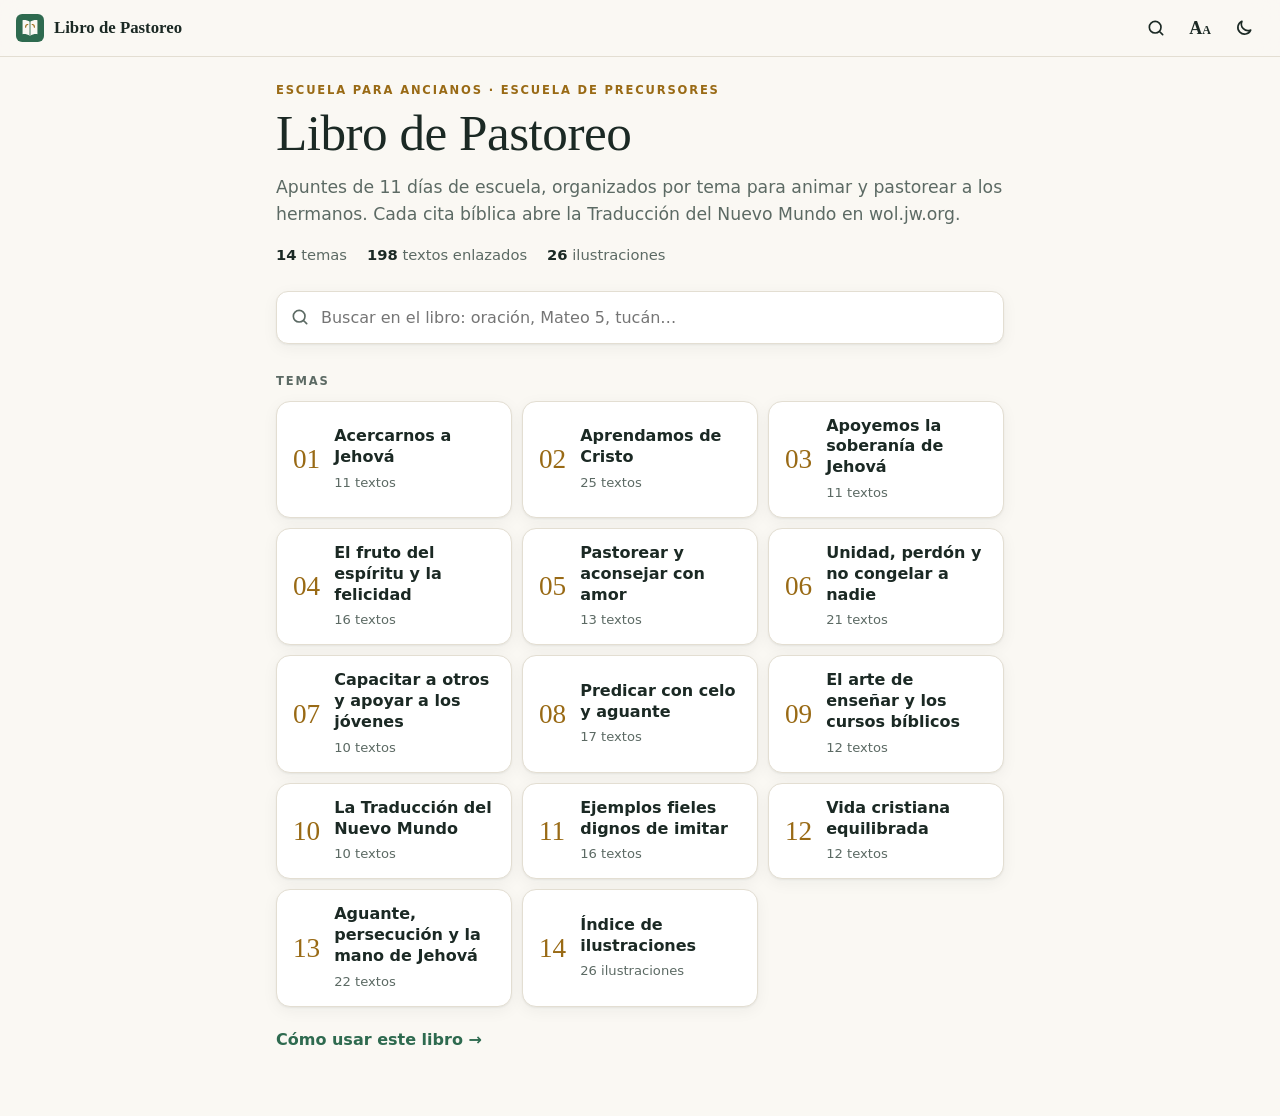
==== index.html @ ee945c1b "Add Libro de Pastoreo web app Static, mobile-friendly app with the 14 topics from the study notes, f" ====
<!doctype html>
<html lang="es">
<head>
  <meta charset="utf-8">
  <meta name="viewport" content="width=device-width, initial-scale=1, viewport-fit=cover">
  <title>Libro de Pastoreo</title>
  <meta name="description" content="Apuntes de la escuela para ancianos y precursores, organizados por tema, con textos bíblicos enlazados a wol.jw.org.">
  <meta name="theme-color" content="#2e6a4f">
  <link rel="manifest" href="manifest.webmanifest">
  <link rel="icon" href="icons/icon.svg" type="image/svg+xml">
  <link rel="apple-touch-icon" href="icons/icon-192.png">
  <meta name="apple-mobile-web-app-capable" content="yes">
  <meta name="apple-mobile-web-app-title" content="Pastoreo">
  <link rel="stylesheet" href="css/styles.css">
</head>
<body>
  <header class="topbar">
    <a class="brand" href="#inicio">
      <img src="icons/icon.svg" alt="" width="28" height="28">
      <span>Libro de Pastoreo</span>
    </a>
    <div class="tools">
      <button id="btn-search" aria-label="Buscar" title="Buscar">
        <svg viewBox="0 0 24 24" aria-hidden="true"><circle cx="11" cy="11" r="7"/><path d="m20 20-3.5-3.5"/></svg>
      </button>
      <button id="btn-size" aria-label="Cambiar tamaño de letra" title="Tamaño de letra">
        <span class="size-icon" aria-hidden="true">A<small>A</small></span>
      </button>
      <button id="btn-theme" aria-label="Cambiar entre tema claro y oscuro" title="Tema claro / oscuro">
        <svg viewBox="0 0 24 24" aria-hidden="true"><path d="M20 14.5A8 8 0 0 1 9.5 4a8 8 0 1 0 10.5 10.5Z"/></svg>
      </button>
    </div>
  </header>

  <main id="app" tabindex="-1"></main>

  <noscript><p style="padding:16px">Esta aplicación necesita JavaScript.</p></noscript>
  <script src="js/content.js"></script>
  <script src="js/app.js"></script>
</body>
</html>
---- css/styles.css ----
:root {
  --scale: 1;
  --bg: #faf8f3;
  --surface: #ffffff;
  --surface-2: #f2efe7;
  --text: #1b2924;
  --muted: #5c6a64;
  --line: #e3ded2;
  --gold: #996a15;
  --green: #2e6a4f;
  --green-soft: rgba(46, 106, 79, 0.1);
  --mark: #f8e3a6;
  --shadow: 0 1px 2px rgba(27, 41, 36, 0.06), 0 4px 16px rgba(27, 41, 36, 0.05);
  --serif: "Iowan Old Style", "Palatino Linotype", Palatino, Georgia, "Times New Roman", serif;
  --sans: system-ui, -apple-system, "Segoe UI", Roboto, "Helvetica Neue", Arial, sans-serif;
  color-scheme: light;
}

@media (prefers-color-scheme: dark) {
  :root:not([data-theme="light"]) {
    --bg: #141917;
    --surface: #1c2320;
    --surface-2: #232b28;
    --text: #e6ebe8;
    --muted: #9aa8a2;
    --line: #2f3935;
    --gold: #d9a54a;
    --green: #6cc39a;
    --green-soft: rgba(108, 195, 154, 0.12);
    --mark: #6b5320;
    --shadow: none;
    color-scheme: dark;
  }
}

:root[data-theme="dark"] {
  --bg: #141917;
  --surface: #1c2320;
  --surface-2: #232b28;
  --text: #e6ebe8;
  --muted: #9aa8a2;
  --line: #2f3935;
  --gold: #d9a54a;
  --green: #6cc39a;
  --green-soft: rgba(108, 195, 154, 0.12);
  --mark: #6b5320;
  --shadow: none;
  color-scheme: dark;
}

* { box-sizing: border-box; }

html {
  font-size: calc(100% * var(--scale));
  -webkit-text-size-adjust: 100%;
  scroll-padding-top: 72px;
}

body {
  margin: 0;
  background: var(--bg);
  color: var(--text);
  font: 1rem/1.6 var(--sans);
  -webkit-font-smoothing: antialiased;
}

a { color: var(--green); }

button { font: inherit; color: inherit; }

:focus-visible { outline: 2px solid var(--gold); outline-offset: 2px; border-radius: 4px; }

/* ---------- Barra superior ---------- */

.topbar {
  position: sticky;
  top: env(safe-area-inset-top, 0px);
  z-index: 10;
  display: flex;
  align-items: center;
  justify-content: space-between;
  gap: 8px;
  padding-block: 8px;
  padding-left: max(16px, env(safe-area-inset-left, 0px));
  padding-right: max(16px, env(safe-area-inset-right, 0px));
  background: color-mix(in srgb, var(--bg) 88%, transparent);
  backdrop-filter: saturate(1.4) blur(12px);
  -webkit-backdrop-filter: saturate(1.4) blur(12px);
  border-bottom: 1px solid var(--line);
}

body::before {
  content: "";
  position: fixed;
  inset: 0 0 auto;
  height: env(safe-area-inset-top, 0px);
  z-index: 10;
  background: var(--bg);
}

.brand {
  display: flex;
  align-items: center;
  gap: 10px;
  color: var(--text);
  text-decoration: none;
  font: 600 1.05rem var(--serif);
  min-width: 0;
}
.brand span { white-space: nowrap; overflow: hidden; text-overflow: ellipsis; }

.tools { display: flex; gap: 4px; }
.tools button {
  width: 40px;
  height: 40px;
  display: grid;
  place-items: center;
  border: 0;
  border-radius: 10px;
  background: transparent;
  cursor: pointer;
}
.tools button:hover { background: var(--surface-2); }
.tools svg, .search svg {
  width: 20px;
  height: 20px;
  fill: none;
  stroke: currentColor;
  stroke-width: 2;
  stroke-linecap: round;
  stroke-linejoin: round;
}
.size-icon { font: 600 18px var(--serif); line-height: 1; }
.size-icon small { font-size: 12px; }

main {
  max-width: 760px;
  margin: 0 auto;
  padding-block: 24px 64px;
  padding-left: max(16px, env(safe-area-inset-left, 0px));
  padding-right: max(16px, env(safe-area-inset-right, 0px));
  outline: none;
}

/* ---------- Inicio ---------- */

.kicker {
  margin: 0 0 6px;
  font-size: 0.72rem;
  font-weight: 600;
  letter-spacing: 0.16em;
  text-transform: uppercase;
  color: var(--gold);
}
.kicker.muted { color: var(--muted); }

.hero h1 {
  margin: 0;
  font: 400 clamp(2.2rem, 8vw, 3.2rem)/1.1 var(--serif);
  letter-spacing: -0.01em;
}
.lead { margin: 12px 0 0; font-size: 1.08rem; color: var(--muted); }
.stats { display: flex; flex-wrap: wrap; gap: 6px 20px; margin: 14px 0 0; color: var(--muted); font-size: 0.92rem; }
.stats b { color: var(--text); font-weight: 600; }

.search {
  position: relative;
  margin: 24px 0 8px;
}
.search svg { position: absolute; left: 14px; top: 50%; transform: translateY(-50%); color: var(--muted); }
.search input {
  width: 100%;
  padding: 13px 14px 13px 44px;
  border: 1px solid var(--line);
  border-radius: 12px;
  background: var(--surface);
  color: var(--text);
  font: inherit;
  font-size: max(16px, 1rem);
  box-shadow: var(--shadow);
}
.search input:focus { outline: none; border-color: var(--green); box-shadow: 0 0 0 3px var(--green-soft); }

.section-label {
  margin: 28px 0 10px;
  font-size: 0.72rem;
  font-weight: 600;
  letter-spacing: 0.16em;
  text-transform: uppercase;
  color: var(--muted);
}

.grid {
  display: grid;
  grid-template-columns: repeat(auto-fill, minmax(220px, 1fr));
  gap: 10px;
}

.card {
  position: relative;
  display: flex;
  align-items: center;
  gap: 14px;
  min-height: 84px;
  padding: 14px 16px;
  border: 1px solid var(--line);
  border-radius: 14px;
  background: var(--surface);
  color: var(--text);
  text-decoration: none;
  box-shadow: var(--shadow);
  transition: border-color 0.15s, transform 0.15s;
}
.card:hover { border-color: var(--green); }
.card:active { transform: scale(0.99); }
.card-num { font: 400 1.7rem var(--serif); color: var(--gold); min-width: 2ch; }
.card-body { display: flex; flex-direction: column; gap: 4px; }
.card-title { font-weight: 600; line-height: 1.3; }
.card-meta { font-size: 0.82rem; color: var(--muted); font-variant-numeric: tabular-nums; }
.card-star { position: absolute; top: 8px; right: 10px; color: var(--gold); font-size: 0.85rem; }

.resume {
  display: flex;
  align-items: center;
  gap: 12px;
  margin-top: 20px;
  padding: 14px 16px;
  border-radius: 14px;
  background: var(--green-soft);
  color: var(--text);
  text-decoration: none;
}
.resume span:first-child { font-size: 0.8rem; color: var(--green); font-weight: 600; white-space: nowrap; }
.resume b { flex: 1; font-weight: 600; min-width: 0; }
.resume span:last-child { color: var(--green); }

.intro-link { display: inline-block; margin-top: 20px; font-weight: 600; text-decoration: none; }

/* ---------- Resultados de búsqueda ---------- */

.result-count { margin: 16px 0 8px; color: var(--muted); font-size: 0.9rem; }
.result {
  display: block;
  padding: 14px 4px;
  border-bottom: 1px solid var(--line);
  color: var(--text);
  text-decoration: none;
}
.result:hover .result-where { text-decoration: underline; }
.result-where { display: block; margin-bottom: 4px; font-size: 0.8rem; font-weight: 600; color: var(--green); }
.result-text { display: block; color: var(--muted); font-size: 0.95rem; }
mark { background: var(--mark); color: inherit; border-radius: 3px; padding: 0 1px; }
.empty { margin-top: 24px; color: var(--muted); }

/* ---------- Tema ---------- */

.topic-head {
  display: grid;
  grid-template-columns: auto 1fr auto;
  align-items: start;
  gap: 14px;
  padding-bottom: 16px;
  border-bottom: 2px solid var(--green);
}
.topic-num { font: 400 2.6rem/1 var(--serif); color: var(--gold); padding-top: 4px; }
.topic-head h1 { margin: 0; font: 400 clamp(1.6rem, 6vw, 2.2rem)/1.15 var(--serif); }

.star {
  width: 44px;
  height: 44px;
  border: 1px solid var(--line);
  border-radius: 12px;
  background: var(--surface);
  color: var(--line);
  font-size: 1.3rem;
  cursor: pointer;
  -webkit-text-stroke: 1px var(--muted);
}
.star.on { color: var(--gold); -webkit-text-stroke: 0; border-color: var(--gold); }

.toc {
  display: flex;
  gap: 8px;
  margin: 16px -16px 0;
  padding: 0 16px 4px;
  overflow-x: auto;
  scrollbar-width: none;
}
.toc::-webkit-scrollbar { display: none; }
.toc a {
  flex: none;
  padding: 6px 12px;
  border-radius: 999px;
  background: var(--surface-2);
  color: var(--text);
  font-size: 0.82rem;
  text-decoration: none;
  white-space: nowrap;
}
.toc a:hover { background: var(--green-soft); color: var(--green); }

.prose { font-size: 1.04rem; margin-top: 20px; }
.prose > p:first-child { font-size: 1.12rem; }
.prose h2 {
  display: flex;
  align-items: center;
  gap: 12px;
  margin: 36px 0 12px;
  font-size: 0.78rem;
  font-weight: 700;
  letter-spacing: 0.14em;
  text-transform: uppercase;
  color: var(--green);
}
.prose h2::after { content: ""; flex: 1; height: 1px; background: var(--line); }
.prose p, .prose ul, .prose ol { margin: 0 0 14px; }
.prose ul, .prose ol { padding-left: 1.4em; }
.prose li { margin-bottom: 8px; padding-left: 2px; }
.prose li::marker { color: var(--gold); }
.prose ol li::marker { font-weight: 600; }
.prose strong { font-weight: 650; }

.prose blockquote {
  margin: 20px 0;
  padding: 4px 0 4px 18px;
  border-left: 3px solid var(--gold);
  font: italic 1.2rem/1.45 var(--serif);
}

a.ref {
  font-weight: 600;
  text-decoration: none;
  border-bottom: 1.5px solid color-mix(in srgb, var(--green) 45%, transparent);
  white-space: nowrap;
}
a.ref:hover { border-bottom-color: var(--green); background: var(--green-soft); }
a.pub {
  color: var(--gold);
  text-decoration: underline dashed;
  text-underline-offset: 3px;
  text-decoration-thickness: 1px;
}
.ext { font-size: 0.75em; margin-left: 2px; }
a.topic-link {
  display: inline-grid;
  place-items: center;
  min-width: 32px;
  height: 32px;
  border-radius: 8px;
  background: var(--green-soft);
  font-weight: 700;
  text-decoration: none;
}

/* Tablas: normales en pantallas anchas, tarjetas en el teléfono */
.table-wrap {
  margin: 0 0 18px;
  border: 1px solid var(--line);
  border-radius: 12px;
  overflow: hidden;
  background: var(--surface);
}
table { width: 100%; border-collapse: collapse; font-size: 0.96rem; }
th {
  padding: 10px 14px;
  background: var(--surface-2);
  text-align: left;
  font-size: 0.7rem;
  letter-spacing: 0.1em;
  text-transform: uppercase;
  color: var(--muted);
}
td { padding: 11px 14px; border-top: 1px solid var(--line); vertical-align: top; }

@media (max-width: 600px) {
  table, thead, tbody, tr, td { display: block; }
  thead { display: none; }
  tr { padding: 12px 14px; border-top: 1px solid var(--line); }
  tbody tr:first-child { border-top: 0; }
  td { padding: 2px 0; border: 0; }
  td:first-child { font-size: 1.02rem; }
  td + td::before {
    content: attr(data-label);
    display: block;
    margin-top: 6px;
    font-size: 0.66rem;
    font-weight: 600;
    letter-spacing: 0.1em;
    text-transform: uppercase;
    color: var(--muted);
  }
}

.pager {
  display: grid;
  grid-template-columns: 1fr 1fr;
  gap: 10px;
  margin-top: 40px;
}
.pager a {
  display: flex;
  flex-direction: column;
  gap: 4px;
  padding: 14px 16px;
  border: 1px solid var(--line);
  border-radius: 14px;
  background: var(--surface);
  color: var(--text);
  text-decoration: none;
}
.pager a:hover { border-color: var(--green); }
.pager span { font-size: 0.78rem; color: var(--green); font-weight: 600; }
.pager b { font-weight: 600; line-height: 1.3; }
.pager .next { text-align: right; }

.disclaimer { margin-top: 32px; font-size: 0.82rem; color: var(--muted); text-align: center; }

@media (prefers-reduced-motion: reduce) {
  * { transition: none !important; }
}
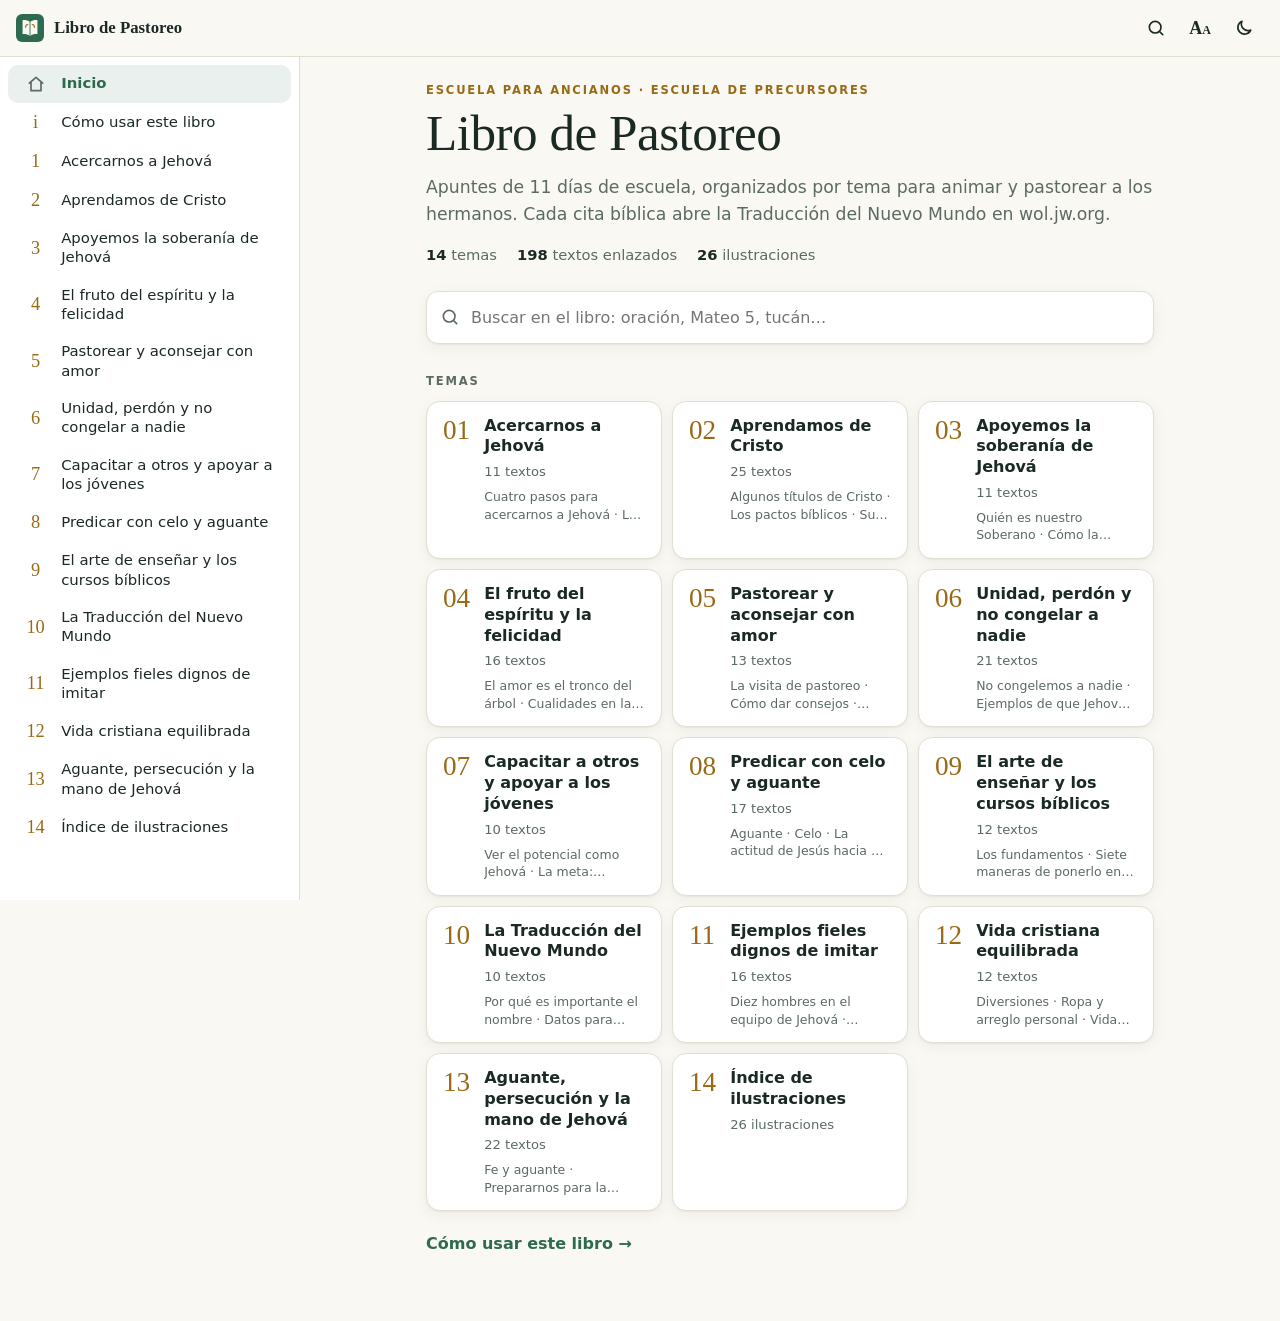
==== commit a3a62e0d: "Add topic menu, bottom navigation bar, and swipe between topics - Topics panel (always visible on wi" ====
--- a/index.html
+++ b/index.html
@@ -15,9 +15,13 @@
 </head>
 <body>
   <header class="topbar">
+    <button class="menu-btn" id="btn-menu" aria-label="Ver todos los temas" aria-controls="drawer" aria-expanded="false" title="Todos los temas">
+      <svg viewBox="0 0 24 24" aria-hidden="true"><path d="M4 7h16M4 12h16M4 17h10"/></svg>
+      <span>Temas</span>
+    </button>
     <a class="brand" href="#inicio">
       <img src="icons/icon.svg" alt="" width="28" height="28">
-      <span>Libro de Pastoreo</span>
+      <span class="full">Libro de Pastoreo</span><span class="short">Pastoreo</span>
     </a>
     <div class="tools">
       <button id="btn-search" aria-label="Buscar" title="Buscar">
@@ -30,9 +34,23 @@
         <svg viewBox="0 0 24 24" aria-hidden="true"><path d="M20 14.5A8 8 0 0 1 9.5 4a8 8 0 1 0 10.5 10.5Z"/></svg>
       </button>
     </div>
+    <div class="progress" aria-hidden="true"><span id="progress"></span></div>
   </header>
 
+  <div class="backdrop" id="backdrop" hidden></div>
+  <aside class="drawer" id="drawer" aria-label="Todos los temas">
+    <div class="drawer-head">
+      <span>Todos los temas</span>
+      <button id="drawer-close" aria-label="Cerrar la lista de temas" title="Cerrar">
+        <svg viewBox="0 0 24 24" aria-hidden="true"><path d="M6 6l12 12M18 6 6 18"/></svg>
+      </button>
+    </div>
+    <nav id="drawer-list"></nav>
+  </aside>
+
   <main id="app" tabindex="-1"></main>
+
+  <nav class="dock" id="dock" aria-label="Navegación entre temas" hidden></nav>
 
   <noscript><p style="padding:16px">Esta aplicación necesita JavaScript.</p></noscript>
   <script src="js/content.js"></script>
--- a/css/styles.css
+++ b/css/styles.css
@@ -49,6 +49,8 @@
 }
 
 * { box-sizing: border-box; }
+
+[hidden] { display: none !important; }
 
 html {
   font-size: calc(100% * var(--scale));
@@ -418,3 +420,256 @@
 @media (prefers-reduced-motion: reduce) {
   * { transition: none !important; }
 }
+
+/* ---------- Navegación: menú de temas, barra inferior, progreso ---------- */
+
+:root { --bar: 57px; --drawer: 300px; }
+
+.menu-btn {
+  display: flex;
+  align-items: center;
+  gap: 6px;
+  height: 40px;
+  padding: 0 12px 0 8px;
+  border: 1px solid var(--line);
+  border-radius: 10px;
+  background: var(--surface);
+  font-size: 0.88rem;
+  font-weight: 600;
+  cursor: pointer;
+  flex: none;
+}
+.menu-btn:hover { border-color: var(--green); color: var(--green); }
+.menu-btn svg, .drawer svg, .dock svg {
+  width: 20px;
+  height: 20px;
+  fill: none;
+  stroke: currentColor;
+  stroke-width: 2;
+  stroke-linecap: round;
+  stroke-linejoin: round;
+}
+.topbar .brand { margin-right: auto; }
+
+.progress { position: absolute; left: 0; right: 0; bottom: -1px; height: 2px; overflow: hidden; }
+.progress span {
+  display: block;
+  height: 100%;
+  background: var(--gold);
+  transform: scaleX(0);
+  transform-origin: left;
+  transition: transform 0.1s linear;
+}
+
+.backdrop {
+  position: fixed;
+  inset: 0;
+  z-index: 20;
+  background: rgba(10, 16, 14, 0.45);
+  animation: fade 0.2s ease;
+}
+
+.drawer {
+  position: fixed;
+  top: 0;
+  bottom: 0;
+  left: 0;
+  z-index: 21;
+  width: min(86vw, var(--drawer));
+  display: flex;
+  flex-direction: column;
+  padding-top: env(safe-area-inset-top, 0px);
+  padding-bottom: env(safe-area-inset-bottom, 0px);
+  padding-left: env(safe-area-inset-left, 0px);
+  background: var(--surface);
+  border-right: 1px solid var(--line);
+  transform: translateX(-102%);
+  transition: transform 0.25s ease;
+  visibility: hidden;
+}
+.drawer-open .drawer { transform: none; visibility: visible; box-shadow: 0 0 40px rgba(0, 0, 0, 0.2); }
+
+.drawer-head {
+  display: flex;
+  align-items: center;
+  justify-content: space-between;
+  height: var(--bar);
+  padding: 0 8px 0 18px;
+  border-bottom: 1px solid var(--line);
+  font-size: 0.72rem;
+  font-weight: 600;
+  letter-spacing: 0.16em;
+  text-transform: uppercase;
+  color: var(--muted);
+  flex: none;
+}
+.drawer-head button {
+  width: 40px;
+  height: 40px;
+  display: grid;
+  place-items: center;
+  border: 0;
+  border-radius: 10px;
+  background: transparent;
+  cursor: pointer;
+}
+.drawer-head button:hover { background: var(--surface-2); }
+
+#drawer-list { overflow-y: auto; padding: 8px 8px 24px; overscroll-behavior: contain; }
+
+.d-item {
+  display: grid;
+  grid-template-columns: 2.2em 1fr auto;
+  align-items: center;
+  gap: 8px;
+  padding: 9px 10px;
+  border-radius: 10px;
+  color: var(--text);
+  text-decoration: none;
+  line-height: 1.3;
+}
+.d-item:hover { background: var(--surface-2); }
+.d-item.current { background: var(--green-soft); }
+.d-item.current .d-title { font-weight: 650; color: var(--green); }
+.d-num { font: 400 1.15rem var(--serif); color: var(--gold); text-align: center; display: grid; place-items: center; }
+.d-home .d-num { color: var(--muted); }
+.d-title { font-size: 0.93rem; }
+.d-star { color: var(--gold); font-size: 0.8rem; }
+
+.d-sections { display: flex; flex-direction: column; padding: 2px 0 8px calc(2.2em + 18px); }
+.d-sections a {
+  padding: 5px 8px;
+  border-radius: 8px;
+  color: var(--muted);
+  font-size: 0.84rem;
+  text-decoration: none;
+  line-height: 1.35;
+}
+.d-sections a:hover { color: var(--text); background: var(--surface-2); }
+.d-sections a.active { color: var(--green); font-weight: 600; }
+
+/* Pantallas anchas: la lista de temas queda siempre visible a la izquierda */
+@media (min-width: 1100px) {
+  .drawer { transform: none; visibility: visible; transition: none; top: calc(var(--bar) + env(safe-area-inset-top, 0px)); padding-top: 0; }
+  .drawer-head, .menu-btn, .backdrop { display: none !important; }
+  body { padding-left: var(--drawer); }
+  .topbar { margin-left: calc(-1 * var(--drawer)); }
+  .dock { left: var(--drawer); }
+}
+
+/* Botón para volver a la lista */
+.crumb {
+  display: inline-flex;
+  align-items: center;
+  gap: 6px;
+  margin: -6px 0 14px;
+  padding: 6px 12px 6px 10px;
+  border-radius: 999px;
+  background: var(--surface-2);
+  color: var(--text);
+  font-size: 0.85rem;
+  font-weight: 600;
+  text-decoration: none;
+}
+.crumb:hover { background: var(--green-soft); color: var(--green); }
+
+/* Botones de secciones fijos bajo la barra superior */
+.toc {
+  position: sticky;
+  top: calc(var(--bar) + env(safe-area-inset-top, 0px));
+  z-index: 5;
+  margin-top: 0;
+  padding-block: 10px;
+  background: var(--bg);
+  border-bottom: 1px solid transparent;
+}
+.toc a.active { background: var(--green); color: var(--bg); }
+.prose h2 { scroll-margin-top: calc(var(--bar) + 70px + env(safe-area-inset-top, 0px)); }
+
+/* Barra inferior en los temas */
+body.reading main { padding-bottom: calc(110px + env(safe-area-inset-bottom, 0px)); }
+.dock {
+  position: fixed;
+  left: 0;
+  right: 0;
+  bottom: 0;
+  z-index: 15;
+  display: flex;
+  align-items: center;
+  gap: 4px;
+  max-width: 760px;
+  margin: 0 auto;
+  padding-top: 8px;
+  padding-bottom: max(8px, env(safe-area-inset-bottom, 0px));
+  padding-left: max(10px, env(safe-area-inset-left, 0px));
+  padding-right: max(10px, env(safe-area-inset-right, 0px));
+  background: color-mix(in srgb, var(--surface) 92%, transparent);
+  backdrop-filter: saturate(1.4) blur(12px);
+  -webkit-backdrop-filter: saturate(1.4) blur(12px);
+  border-top: 1px solid var(--line);
+}
+@media (min-width: 800px) {
+  .dock { bottom: 16px; width: calc(100% - 32px); border: 1px solid var(--line); border-radius: 16px; box-shadow: var(--shadow); padding-bottom: 8px; }
+}
+.dock-btn {
+  width: 44px;
+  height: 44px;
+  flex: none;
+  display: grid;
+  place-items: center;
+  border: 0;
+  border-radius: 12px;
+  background: transparent;
+  color: var(--text);
+  cursor: pointer;
+}
+.dock-btn:hover { background: var(--surface-2); color: var(--green); }
+.dock-btn.off { opacity: 0.3; cursor: default; }
+.dock-btn.off:hover { background: transparent; color: var(--text); }
+.dock-mid {
+  flex: 1;
+  min-width: 0;
+  display: flex;
+  flex-direction: column;
+  align-items: center;
+  padding: 4px 8px;
+  border: 0;
+  border-radius: 12px;
+  background: var(--green-soft);
+  cursor: pointer;
+  line-height: 1.25;
+}
+.dock-mid:hover { background: color-mix(in srgb, var(--green) 18%, transparent); }
+.dock-mid small { font-size: 0.7rem; font-weight: 600; letter-spacing: 0.06em; text-transform: uppercase; color: var(--green); }
+.dock-mid b { max-width: 100%; font-size: 0.86rem; font-weight: 600; white-space: nowrap; overflow: hidden; text-overflow: ellipsis; }
+
+/* Tarjetas del inicio: mostrar las secciones de cada tema */
+.card { align-items: flex-start; }
+.card-num { line-height: 1.1; }
+.card-sections {
+  display: -webkit-box;
+  -webkit-line-clamp: 2;
+  -webkit-box-orient: vertical;
+  overflow: hidden;
+  margin-top: 2px;
+  font-size: 0.78rem;
+  line-height: 1.4;
+  color: var(--muted);
+}
+
+/* Entrada suave al cambiar de vista */
+main.enter { animation: enter 0.28s ease both; }
+@keyframes enter { from { opacity: 0.001; transform: translateY(6px); } to { opacity: 1; transform: none; } }
+@keyframes fade { from { opacity: 0; } }
+
+.brand .short { display: none; }
+@media (max-width: 440px) {
+  .brand .full { display: none; }
+  .brand .short { display: inline; }
+  .tools button { width: 36px; }
+}
+
+@media (prefers-reduced-motion: reduce) {
+  main.enter, .backdrop { animation: none; }
+  .drawer { transition: none; }
+}
